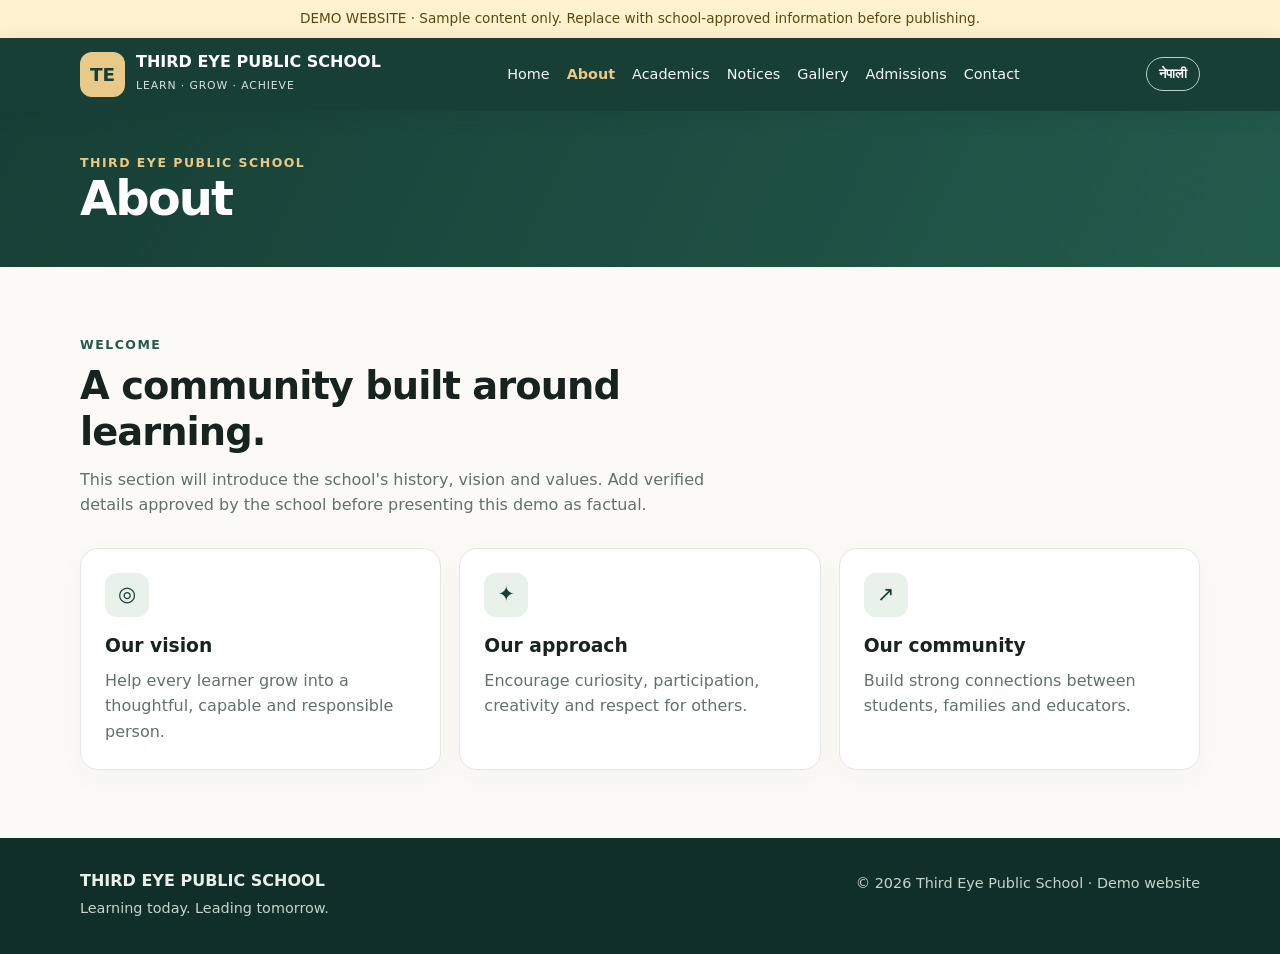
==== about.html @ f0811cdf "Add files via upload" ====
<!doctype html><html lang="en"><head><meta charset="utf-8"><meta name="viewport" content="width=device-width, initial-scale=1"><meta name="description" content="Bilingual demo website for Third Eye Public School."><title>About | Third Eye Public School</title><style>
    :root{--green:#173f35;--green2:#235b4b;--gold:#e8c987;--ink:#17231f;--muted:#63716b;--paper:#fbfaf6;--white:#fff;--line:#e4e8e2}
    *{box-sizing:border-box} html{scroll-behavior:smooth} body{margin:0;font-family:system-ui,-apple-system,"Noto Sans Devanagari",sans-serif;color:var(--ink);background:var(--paper);line-height:1.6}
    a{color:inherit} .wrap{width:min(1120px,92%);margin:auto}
    .demo{background:#fff2cf;color:#5e4611;text-align:center;padding:8px 12px;font-size:.85rem}
    header{background:var(--green);color:white;position:sticky;top:0;z-index:5;box-shadow:0 4px 20px #102c251f}
    .nav{display:flex;align-items:center;justify-content:space-between;gap:18px;padding:14px 0}
    .brand{display:flex;align-items:center;gap:11px;text-decoration:none;min-width:0}.crest{display:grid;place-items:center;width:45px;height:45px;border-radius:12px;background:var(--gold);color:var(--green);font-weight:900;font-size:1.15rem}
    .brand strong{display:block;font-size:1rem;line-height:1.2}.brand small{color:#d6e3dc;letter-spacing:.08em;font-size:.68rem}
    nav{display:flex;align-items:center;gap:17px}nav a{text-decoration:none;font-size:.9rem;color:#f4f7f5}nav a:hover{color:var(--gold)}
    .lang{border:1px solid #b8d0c5;border-radius:999px;background:transparent;color:white;padding:8px 12px;font-weight:700;cursor:pointer}
    .hero{background:linear-gradient(115deg,#173f35 0%,#235b4b 65%,#2d6b56 100%);color:white;overflow:hidden}
    .hero-grid{display:grid;grid-template-columns:1.05fr .95fr;gap:38px;align-items:center;padding:76px 0}
    .eyebrow{color:var(--gold);font-weight:800;letter-spacing:.12em;text-transform:uppercase;font-size:.78rem}
    h1{font-size:clamp(2.4rem,5vw,4.5rem);line-height:1.08;letter-spacing:-.04em;margin:13px 0 18px;max-width:680px}
    .hero p{color:#e1ebe6;font-size:1.08rem;max-width:550px}
    .actions{display:flex;gap:12px;flex-wrap:wrap;margin-top:27px}.btn{display:inline-block;padding:12px 18px;border-radius:10px;text-decoration:none;font-weight:750;border:1px solid transparent}
    .btn.gold{background:var(--gold);color:var(--green)}.btn.outline{border-color:#b7cec4;color:white}
    .hero-art{min-height:300px;border:1px solid #ffffff35;border-radius:28px;background:linear-gradient(145deg,#ffffff13,#ffffff04);padding:22px;display:flex;align-items:end;position:relative;overflow:hidden}
    .sun{position:absolute;width:155px;height:155px;border-radius:50%;background:var(--gold);right:35px;top:30px;opacity:.95}
    .hill{position:absolute;bottom:-80px;width:120%;height:210px;border-radius:50% 50% 0 0;background:#2f765d;left:-10%;transform:rotate(-8deg)}
    .hill.two{background:#204f43;bottom:-125px;left:15%;transform:rotate(10deg)}
    .art-label{position:relative;z-index:1;background:#12382fdd;padding:16px 18px;border-radius:14px;max-width:270px}.art-label strong{display:block;color:var(--gold);font-size:1.05rem}
    section{padding:68px 0}.section-head{max-width:650px;margin-bottom:30px}.section-head .eyebrow{color:var(--green2)}h2{font-size:clamp(1.8rem,3vw,2.6rem);line-height:1.2;margin:8px 0 12px;letter-spacing:-.025em}.lead{color:var(--muted);margin:0}
    .cards{display:grid;grid-template-columns:repeat(3,1fr);gap:18px}.card{background:white;border:1px solid var(--line);border-radius:18px;padding:24px;box-shadow:0 8px 28px #173f3508}.card .icon{width:44px;height:44px;display:grid;place-items:center;border-radius:12px;background:#e9f1eb;color:var(--green);font-size:1.3rem}.card h3{margin:14px 0 7px}.card p{color:var(--muted);margin:0}
    .soft{background:#f0f3ed}.notice-list{display:grid;gap:12px}.notice{display:flex;gap:17px;align-items:start;background:white;border:1px solid var(--line);border-radius:14px;padding:18px}.date{min-width:58px;text-align:center;background:#f7edda;color:#6c4d10;border-radius:10px;padding:7px;font-size:.72rem;font-weight:800}.date b{display:block;font-size:1.2rem}.notice h3{margin:0 0 3px;font-size:1.03rem}.notice p{margin:0;color:var(--muted);font-size:.93rem}
    .gallery{display:grid;grid-template-columns:1.2fr 1fr 1fr;gap:14px}.photo{min-height:190px;border-radius:18px;background:linear-gradient(135deg,#d9e6d9,#9eb9a6);padding:18px;display:flex;align-items:end;color:#173f35;font-weight:800;border:1px solid #d2dfd3}.photo:nth-child(2){background:linear-gradient(135deg,#f1dfb7,#d9b879)}.photo:nth-child(3){background:linear-gradient(135deg,#d5e5ec,#9bbfca)}.photo:nth-child(4){background:linear-gradient(135deg,#e6d8e8,#bba2c6)}.photo:nth-child(5){background:linear-gradient(135deg,#d7e8cf,#9cbd87)}.photo:nth-child(6){background:linear-gradient(135deg,#f2d9cf,#d8a995)}
    .admissions{background:var(--green);color:white;border-radius:24px;padding:35px;display:flex;justify-content:space-between;align-items:center;gap:25px}.admissions p{color:#dbe7e0;max-width:650px;margin-bottom:0}
    .contact-grid{display:grid;grid-template-columns:1fr 1fr;gap:24px}.contact-panel{background:white;border:1px solid var(--line);border-radius:18px;padding:24px}.contact-row{padding:13px 0;border-bottom:1px solid var(--line)}.contact-row:last-child{border-bottom:0}.contact-row small{display:block;color:var(--muted)}
    footer{background:#102f28;color:#e8f0eb;padding:30px 0}.footer-row{display:flex;justify-content:space-between;gap:20px;flex-wrap:wrap}footer p{margin:4px 0;color:#c4d5cc;font-size:.9rem}
    .small-note{font-size:.82rem;color:var(--muted);margin-top:16px}
    @media(max-width:850px){.nav{flex-wrap:wrap}.nav nav{order:3;width:100%;overflow-x:auto;padding:5px 0 2px;gap:16px}.nav nav a{white-space:nowrap}.hero-grid{grid-template-columns:1fr;padding:52px 0}.hero-art{min-height:250px}.cards{grid-template-columns:1fr 1fr}.gallery{grid-template-columns:1fr 1fr}.contact-grid{grid-template-columns:1fr}}
    @media(max-width:520px){section{padding:48px 0}.cards{grid-template-columns:1fr}.gallery{grid-template-columns:1fr 1fr;gap:9px}.photo{min-height:145px;padding:12px;font-size:.88rem}.admissions{padding:25px;align-items:start;flex-direction:column}.brand strong{font-size:.9rem}.hero p{font-size:1rem}}
  
.page-intro{background:linear-gradient(115deg,#173f35,#235b4b);color:white;padding:42px 0}.page-intro h1{font-size:clamp(2rem,4vw,3rem);margin:0}.active-link{color:var(--gold)!important;font-weight:800}@media(max-width:850px){.nav nav{order:3;width:100%;overflow-x:auto;padding:5px 0 2px;gap:16px}.nav nav a{white-space:nowrap}}</style></head><body><div class="demo" data-en="DEMO WEBSITE · Sample content only. Replace with school-approved information before publishing." data-ne="डेमो वेबसाइट · नमुना सामग्री मात्र। प्रकाशित गर्नुअघि विद्यालयबाट स्वीकृत जानकारी राख्नुहोस्।">DEMO WEBSITE · Sample content only. Replace with school-approved information before publishing.</div><header><div class="wrap nav"><a class="brand" href="index.html" aria-label="Third Eye Public School home"><span class="crest">TE</span><span><strong data-en="THIRD EYE PUBLIC SCHOOL" data-ne="थर्ड आई पब्लिक स्कूल">THIRD EYE PUBLIC SCHOOL</strong><small data-en="LEARN · GROW · ACHIEVE" data-ne="सिकौँ · बढौँ · सफल बनौँ">LEARN · GROW · ACHIEVE</small></span></a><nav aria-label="Main navigation"><a href="index.html" data-en="Home" data-ne="गृहपृष्ठ">Home</a><a href="about.html" class="active-link" data-en="About" data-ne="हाम्रो बारेमा">About</a><a href="academics.html" data-en="Academics" data-ne="शैक्षिक कार्यक्रम">Academics</a><a href="notices.html" data-en="Notices" data-ne="सूचना">Notices</a><a href="gallery.html" data-en="Gallery" data-ne="ग्यालरी">Gallery</a><a href="admissions.html" data-en="Admissions" data-ne="भर्ना">Admissions</a><a href="contact.html" data-en="Contact" data-ne="सम्पर्क">Contact</a></nav><button class="lang" id="languageToggle" type="button" aria-label="Switch language">नेपाली</button></div></header><main><section class="page-intro"><div class="wrap"><div class="eyebrow">THIRD EYE PUBLIC SCHOOL</div><h1>About</h1></div></section><section id="about">
<div class="wrap">
<div class="section-head"><div class="eyebrow" data-en="Welcome" data-ne="स्वागत छ">Welcome</div><h2 data-en="A community built around learning." data-ne="सिकाइमा केन्द्रित समुदाय।">A community built around learning.</h2><p class="lead" data-en="This section will introduce the school's history, vision and values. Add verified details approved by the school before presenting this demo as factual." data-ne="यस भागमा विद्यालयको इतिहास, दृष्टिकोण र मूल्यहरू राखिनेछ। वास्तविक जानकारीका रूपमा प्रस्तुत गर्नुअघि विद्यालयबाट प्रमाणित विवरण राख्नुहोस्।">This section will introduce the school's history, vision and values. Add verified details approved by the school before presenting this demo as factual.</p></div>
<div class="cards">
<article class="card"><div class="icon">◎</div><h3 data-en="Our vision" data-ne="हाम्रो दृष्टिकोण">Our vision</h3><p data-en="Help every learner grow into a thoughtful, capable and responsible person." data-ne="हरेक विद्यार्थीलाई विचारशील, सक्षम र जिम्मेवार व्यक्ति बन्न सहयोग गर्नु।">Help every learner grow into a thoughtful, capable and responsible person.</p></article>
<article class="card"><div class="icon">✦</div><h3 data-en="Our approach" data-ne="हाम्रो सिकाइ पद्धति">Our approach</h3><p data-en="Encourage curiosity, participation, creativity and respect for others." data-ne="जिज्ञासा, सहभागिता, सिर्जनशीलता र अरूप्रतिको सम्मानलाई प्रोत्साहन गर्नु।">Encourage curiosity, participation, creativity and respect for others.</p></article>
<article class="card"><div class="icon">↗</div><h3 data-en="Our community" data-ne="हाम्रो समुदाय">Our community</h3><p data-en="Build strong connections between students, families and educators." data-ne="विद्यार्थी, परिवार र शिक्षकबीच बलियो सम्बन्ध निर्माण गर्नु।">Build strong connections between students, families and educators.</p></article>
</div>
</div>
</section></main><footer><div class="wrap footer-row"><div><strong>THIRD EYE PUBLIC SCHOOL</strong><p data-en="Learning today. Leading tomorrow." data-ne="आज सिकौँ, भोलि नेतृत्व गरौँ।">Learning today. Leading tomorrow.</p></div><p>© <span id="year"></span> Third Eye Public School · <span data-en="Demo website" data-ne="डेमो वेबसाइट">Demo website</span></p></div></footer><script>const toggle=document.getElementById('languageToggle');let language='en';function setLanguage(next){language=next;document.documentElement.lang=next;document.querySelectorAll('[data-en][data-ne]').forEach(el=>{el.textContent=el.dataset[next]});toggle.textContent=next==='en'?'नेपाली':'English';toggle.setAttribute('aria-label',next==='en'?'Switch to Nepali':'Switch to English');}toggle.addEventListener('click',()=>setLanguage(language==='en'?'ne':'en'));document.getElementById('year').textContent=new Date().getFullYear();</script></body></html>
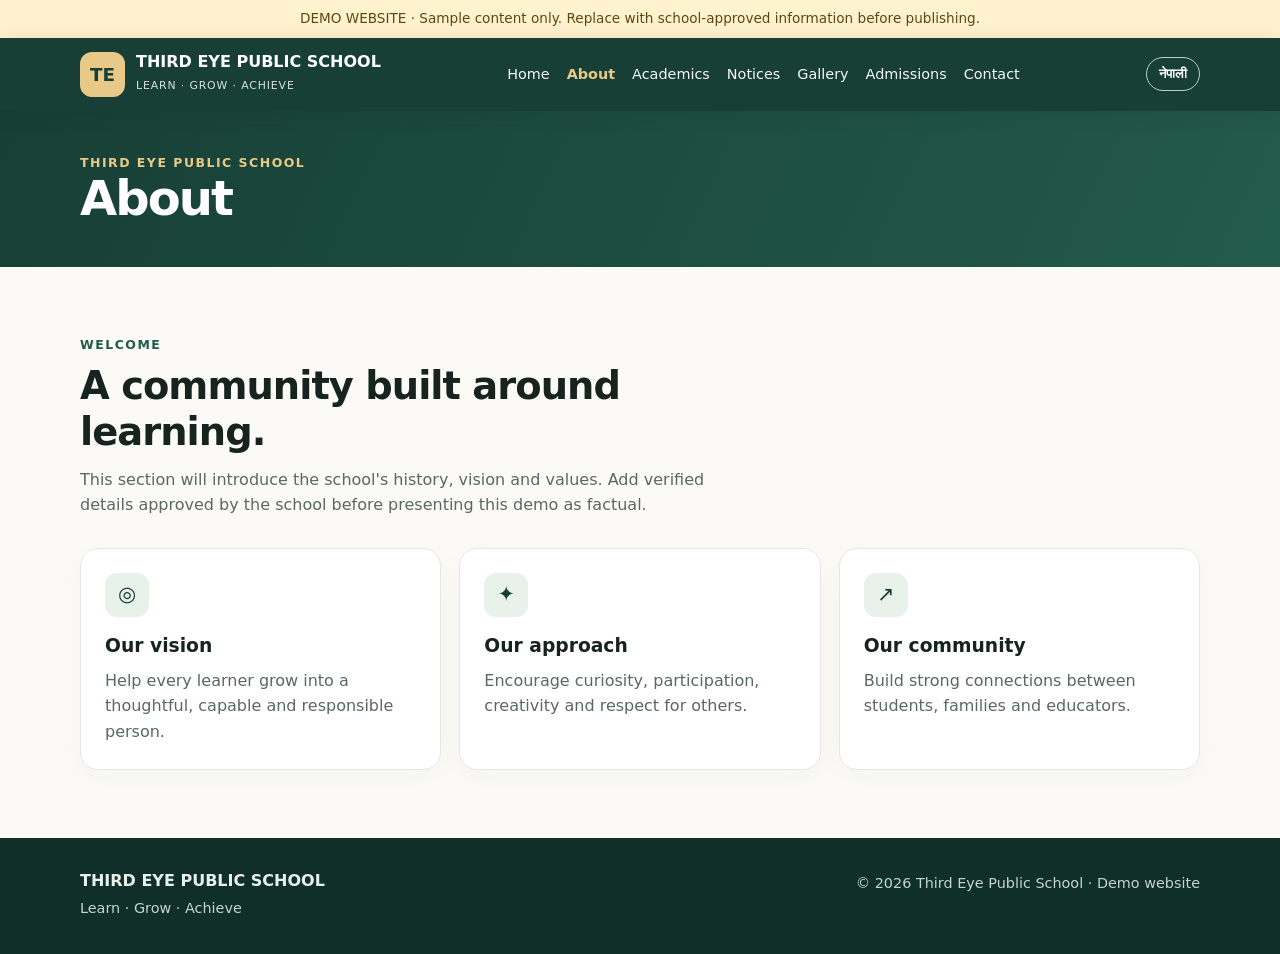
==== commit c9b10b70: "Add files via upload" ====
--- a/about.html
+++ b/about.html
@@ -1,44 +1,28 @@
-<!doctype html><html lang="en"><head><meta charset="utf-8"><meta name="viewport" content="width=device-width, initial-scale=1"><meta name="description" content="Bilingual demo website for Third Eye Public School."><title>About | Third Eye Public School</title><style>
-    :root{--green:#173f35;--green2:#235b4b;--gold:#e8c987;--ink:#17231f;--muted:#63716b;--paper:#fbfaf6;--white:#fff;--line:#e4e8e2}
-    *{box-sizing:border-box} html{scroll-behavior:smooth} body{margin:0;font-family:system-ui,-apple-system,"Noto Sans Devanagari",sans-serif;color:var(--ink);background:var(--paper);line-height:1.6}
-    a{color:inherit} .wrap{width:min(1120px,92%);margin:auto}
-    .demo{background:#fff2cf;color:#5e4611;text-align:center;padding:8px 12px;font-size:.85rem}
-    header{background:var(--green);color:white;position:sticky;top:0;z-index:5;box-shadow:0 4px 20px #102c251f}
-    .nav{display:flex;align-items:center;justify-content:space-between;gap:18px;padding:14px 0}
-    .brand{display:flex;align-items:center;gap:11px;text-decoration:none;min-width:0}.crest{display:grid;place-items:center;width:45px;height:45px;border-radius:12px;background:var(--gold);color:var(--green);font-weight:900;font-size:1.15rem}
-    .brand strong{display:block;font-size:1rem;line-height:1.2}.brand small{color:#d6e3dc;letter-spacing:.08em;font-size:.68rem}
-    nav{display:flex;align-items:center;gap:17px}nav a{text-decoration:none;font-size:.9rem;color:#f4f7f5}nav a:hover{color:var(--gold)}
-    .lang{border:1px solid #b8d0c5;border-radius:999px;background:transparent;color:white;padding:8px 12px;font-weight:700;cursor:pointer}
-    .hero{background:linear-gradient(115deg,#173f35 0%,#235b4b 65%,#2d6b56 100%);color:white;overflow:hidden}
-    .hero-grid{display:grid;grid-template-columns:1.05fr .95fr;gap:38px;align-items:center;padding:76px 0}
-    .eyebrow{color:var(--gold);font-weight:800;letter-spacing:.12em;text-transform:uppercase;font-size:.78rem}
-    h1{font-size:clamp(2.4rem,5vw,4.5rem);line-height:1.08;letter-spacing:-.04em;margin:13px 0 18px;max-width:680px}
-    .hero p{color:#e1ebe6;font-size:1.08rem;max-width:550px}
-    .actions{display:flex;gap:12px;flex-wrap:wrap;margin-top:27px}.btn{display:inline-block;padding:12px 18px;border-radius:10px;text-decoration:none;font-weight:750;border:1px solid transparent}
-    .btn.gold{background:var(--gold);color:var(--green)}.btn.outline{border-color:#b7cec4;color:white}
-    .hero-art{min-height:300px;border:1px solid #ffffff35;border-radius:28px;background:linear-gradient(145deg,#ffffff13,#ffffff04);padding:22px;display:flex;align-items:end;position:relative;overflow:hidden}
-    .sun{position:absolute;width:155px;height:155px;border-radius:50%;background:var(--gold);right:35px;top:30px;opacity:.95}
-    .hill{position:absolute;bottom:-80px;width:120%;height:210px;border-radius:50% 50% 0 0;background:#2f765d;left:-10%;transform:rotate(-8deg)}
-    .hill.two{background:#204f43;bottom:-125px;left:15%;transform:rotate(10deg)}
-    .art-label{position:relative;z-index:1;background:#12382fdd;padding:16px 18px;border-radius:14px;max-width:270px}.art-label strong{display:block;color:var(--gold);font-size:1.05rem}
-    section{padding:68px 0}.section-head{max-width:650px;margin-bottom:30px}.section-head .eyebrow{color:var(--green2)}h2{font-size:clamp(1.8rem,3vw,2.6rem);line-height:1.2;margin:8px 0 12px;letter-spacing:-.025em}.lead{color:var(--muted);margin:0}
-    .cards{display:grid;grid-template-columns:repeat(3,1fr);gap:18px}.card{background:white;border:1px solid var(--line);border-radius:18px;padding:24px;box-shadow:0 8px 28px #173f3508}.card .icon{width:44px;height:44px;display:grid;place-items:center;border-radius:12px;background:#e9f1eb;color:var(--green);font-size:1.3rem}.card h3{margin:14px 0 7px}.card p{color:var(--muted);margin:0}
-    .soft{background:#f0f3ed}.notice-list{display:grid;gap:12px}.notice{display:flex;gap:17px;align-items:start;background:white;border:1px solid var(--line);border-radius:14px;padding:18px}.date{min-width:58px;text-align:center;background:#f7edda;color:#6c4d10;border-radius:10px;padding:7px;font-size:.72rem;font-weight:800}.date b{display:block;font-size:1.2rem}.notice h3{margin:0 0 3px;font-size:1.03rem}.notice p{margin:0;color:var(--muted);font-size:.93rem}
-    .gallery{display:grid;grid-template-columns:1.2fr 1fr 1fr;gap:14px}.photo{min-height:190px;border-radius:18px;background:linear-gradient(135deg,#d9e6d9,#9eb9a6);padding:18px;display:flex;align-items:end;color:#173f35;font-weight:800;border:1px solid #d2dfd3}.photo:nth-child(2){background:linear-gradient(135deg,#f1dfb7,#d9b879)}.photo:nth-child(3){background:linear-gradient(135deg,#d5e5ec,#9bbfca)}.photo:nth-child(4){background:linear-gradient(135deg,#e6d8e8,#bba2c6)}.photo:nth-child(5){background:linear-gradient(135deg,#d7e8cf,#9cbd87)}.photo:nth-child(6){background:linear-gradient(135deg,#f2d9cf,#d8a995)}
-    .admissions{background:var(--green);color:white;border-radius:24px;padding:35px;display:flex;justify-content:space-between;align-items:center;gap:25px}.admissions p{color:#dbe7e0;max-width:650px;margin-bottom:0}
-    .contact-grid{display:grid;grid-template-columns:1fr 1fr;gap:24px}.contact-panel{background:white;border:1px solid var(--line);border-radius:18px;padding:24px}.contact-row{padding:13px 0;border-bottom:1px solid var(--line)}.contact-row:last-child{border-bottom:0}.contact-row small{display:block;color:var(--muted)}
-    footer{background:#102f28;color:#e8f0eb;padding:30px 0}.footer-row{display:flex;justify-content:space-between;gap:20px;flex-wrap:wrap}footer p{margin:4px 0;color:#c4d5cc;font-size:.9rem}
-    .small-note{font-size:.82rem;color:var(--muted);margin-top:16px}
-    @media(max-width:850px){.nav{flex-wrap:wrap}.nav nav{order:3;width:100%;overflow-x:auto;padding:5px 0 2px;gap:16px}.nav nav a{white-space:nowrap}.hero-grid{grid-template-columns:1fr;padding:52px 0}.hero-art{min-height:250px}.cards{grid-template-columns:1fr 1fr}.gallery{grid-template-columns:1fr 1fr}.contact-grid{grid-template-columns:1fr}}
-    @media(max-width:520px){section{padding:48px 0}.cards{grid-template-columns:1fr}.gallery{grid-template-columns:1fr 1fr;gap:9px}.photo{min-height:145px;padding:12px;font-size:.88rem}.admissions{padding:25px;align-items:start;flex-direction:column}.brand strong{font-size:.9rem}.hero p{font-size:1rem}}
-  
-.page-intro{background:linear-gradient(115deg,#173f35,#235b4b);color:white;padding:42px 0}.page-intro h1{font-size:clamp(2rem,4vw,3rem);margin:0}.active-link{color:var(--gold)!important;font-weight:800}@media(max-width:850px){.nav nav{order:3;width:100%;overflow-x:auto;padding:5px 0 2px;gap:16px}.nav nav a{white-space:nowrap}}</style></head><body><div class="demo" data-en="DEMO WEBSITE · Sample content only. Replace with school-approved information before publishing." data-ne="डेमो वेबसाइट · नमुना सामग्री मात्र। प्रकाशित गर्नुअघि विद्यालयबाट स्वीकृत जानकारी राख्नुहोस्।">DEMO WEBSITE · Sample content only. Replace with school-approved information before publishing.</div><header><div class="wrap nav"><a class="brand" href="index.html" aria-label="Third Eye Public School home"><span class="crest">TE</span><span><strong data-en="THIRD EYE PUBLIC SCHOOL" data-ne="थर्ड आई पब्लिक स्कूल">THIRD EYE PUBLIC SCHOOL</strong><small data-en="LEARN · GROW · ACHIEVE" data-ne="सिकौँ · बढौँ · सफल बनौँ">LEARN · GROW · ACHIEVE</small></span></a><nav aria-label="Main navigation"><a href="index.html" data-en="Home" data-ne="गृहपृष्ठ">Home</a><a href="about.html" class="active-link" data-en="About" data-ne="हाम्रो बारेमा">About</a><a href="academics.html" data-en="Academics" data-ne="शैक्षिक कार्यक्रम">Academics</a><a href="notices.html" data-en="Notices" data-ne="सूचना">Notices</a><a href="gallery.html" data-en="Gallery" data-ne="ग्यालरी">Gallery</a><a href="admissions.html" data-en="Admissions" data-ne="भर्ना">Admissions</a><a href="contact.html" data-en="Contact" data-ne="सम्पर्क">Contact</a></nav><button class="lang" id="languageToggle" type="button" aria-label="Switch language">नेपाली</button></div></header><main><section class="page-intro"><div class="wrap"><div class="eyebrow">THIRD EYE PUBLIC SCHOOL</div><h1>About</h1></div></section><section id="about">
-<div class="wrap">
-<div class="section-head"><div class="eyebrow" data-en="Welcome" data-ne="स्वागत छ">Welcome</div><h2 data-en="A community built around learning." data-ne="सिकाइमा केन्द्रित समुदाय।">A community built around learning.</h2><p class="lead" data-en="This section will introduce the school's history, vision and values. Add verified details approved by the school before presenting this demo as factual." data-ne="यस भागमा विद्यालयको इतिहास, दृष्टिकोण र मूल्यहरू राखिनेछ। वास्तविक जानकारीका रूपमा प्रस्तुत गर्नुअघि विद्यालयबाट प्रमाणित विवरण राख्नुहोस्।">This section will introduce the school's history, vision and values. Add verified details approved by the school before presenting this demo as factual.</p></div>
-<div class="cards">
-<article class="card"><div class="icon">◎</div><h3 data-en="Our vision" data-ne="हाम्रो दृष्टिकोण">Our vision</h3><p data-en="Help every learner grow into a thoughtful, capable and responsible person." data-ne="हरेक विद्यार्थीलाई विचारशील, सक्षम र जिम्मेवार व्यक्ति बन्न सहयोग गर्नु।">Help every learner grow into a thoughtful, capable and responsible person.</p></article>
-<article class="card"><div class="icon">✦</div><h3 data-en="Our approach" data-ne="हाम्रो सिकाइ पद्धति">Our approach</h3><p data-en="Encourage curiosity, participation, creativity and respect for others." data-ne="जिज्ञासा, सहभागिता, सिर्जनशीलता र अरूप्रतिको सम्मानलाई प्रोत्साहन गर्नु।">Encourage curiosity, participation, creativity and respect for others.</p></article>
-<article class="card"><div class="icon">↗</div><h3 data-en="Our community" data-ne="हाम्रो समुदाय">Our community</h3><p data-en="Build strong connections between students, families and educators." data-ne="विद्यार्थी, परिवार र शिक्षकबीच बलियो सम्बन्ध निर्माण गर्नु।">Build strong connections between students, families and educators.</p></article>
-</div>
-</div>
-</section></main><footer><div class="wrap footer-row"><div><strong>THIRD EYE PUBLIC SCHOOL</strong><p data-en="Learning today. Leading tomorrow." data-ne="आज सिकौँ, भोलि नेतृत्व गरौँ।">Learning today. Leading tomorrow.</p></div><p>© <span id="year"></span> Third Eye Public School · <span data-en="Demo website" data-ne="डेमो वेबसाइट">Demo website</span></p></div></footer><script>const toggle=document.getElementById('languageToggle');let language='en';function setLanguage(next){language=next;document.documentElement.lang=next;document.querySelectorAll('[data-en][data-ne]').forEach(el=>{el.textContent=el.dataset[next]});toggle.textContent=next==='en'?'नेपाली':'English';toggle.setAttribute('aria-label',next==='en'?'Switch to Nepali':'Switch to English');}toggle.addEventListener('click',()=>setLanguage(language==='en'?'ne':'en'));document.getElementById('year').textContent=new Date().getFullYear();</script></body></html>+<!doctype html>
+<html lang="en">
+<head>
+<meta charset="utf-8">
+<meta name="viewport" content="width=device-width, initial-scale=1">
+<title>About | Third Eye Public School</title>
+<meta name="description" content="About Third Eye Public School: vision, approach and community (demo content).">
+<meta property="og:title" content="About | Third Eye Public School">
+<meta property="og:description" content="About Third Eye Public School: vision, approach and community (demo content).">
+<meta property="og:type" content="website">
+<link rel="icon" href="favicon.svg" type="image/svg+xml">
+<link rel="stylesheet" href="style.css">
+</head>
+<body data-title-en="About | Third Eye Public School" data-title-ne="हाम्रो बारेमा | थर्ड आई पब्लिक स्कूल">
+<a class="skip" href="#main" data-en="Skip to content" data-ne="सामग्रीमा जानुहोस्">Skip to content</a>
+<div class="demo" data-en="DEMO WEBSITE · Sample content only. Replace with school-approved information before publishing." data-ne="डेमो वेबसाइट · नमुना सामग्री मात्र। प्रकाशित गर्नुअघि विद्यालयबाट स्वीकृत जानकारी राख्नुहोस्।">DEMO WEBSITE · Sample content only. Replace with school-approved information before publishing.</div>
+<header><div class="wrap nav">
+<a class="brand" href="index.html" aria-label="Third Eye Public School home" data-aria-en="Third Eye Public School home" data-aria-ne="थर्ड आई पब्लिक स्कूल गृहपृष्ठ"><span class="crest" aria-hidden="true">TE</span><span><strong data-en="THIRD EYE PUBLIC SCHOOL" data-ne="थर्ड आई पब्लिक स्कूल">THIRD EYE PUBLIC SCHOOL</strong><small data-en="LEARN · GROW · ACHIEVE" data-ne="सिकौँ · बढौँ · सफल बनौँ">LEARN · GROW · ACHIEVE</small></span></a>
+<nav aria-label="Main navigation" data-aria-en="Main navigation" data-aria-ne="मुख्य नेभिगेसन"><a href="index.html" data-en="Home" data-ne="गृहपृष्ठ">Home</a><a href="about.html" class="active-link" aria-current="page" data-en="About" data-ne="हाम्रो बारेमा">About</a><a href="academics.html" data-en="Academics" data-ne="शैक्षिक कार्यक्रम">Academics</a><a href="notices.html" data-en="Notices" data-ne="सूचना">Notices</a><a href="gallery.html" data-en="Gallery" data-ne="ग्यालरी">Gallery</a><a href="admissions.html" data-en="Admissions" data-ne="भर्ना">Admissions</a><a href="contact.html" data-en="Contact" data-ne="सम्पर्क">Contact</a></nav>
+<button class="lang" id="languageToggle" type="button" aria-label="Switch to Nepali">नेपाली</button>
+</div></header>
+<main id="main"><section class="page-intro"><div class="wrap"><div class="eyebrow" data-en="THIRD EYE PUBLIC SCHOOL" data-ne="थर्ड आई पब्लिक स्कूल">THIRD EYE PUBLIC SCHOOL</div><h1 data-en="About" data-ne="हाम्रो बारेमा">About</h1></div></section>
+<section><div class="wrap"><div class="section-head"><div class="eyebrow" data-en="Welcome" data-ne="स्वागत छ">Welcome</div><h2 data-en="A community built around learning." data-ne="सिकाइमा केन्द्रित समुदाय।">A community built around learning.</h2><p class="lead" data-en="This section will introduce the school&#x27;s history, vision and values. Add verified details approved by the school before presenting this demo as factual." data-ne="यस भागमा विद्यालयको इतिहास, दृष्टिकोण र मूल्यहरू राखिनेछ। वास्तविक जानकारीका रूपमा प्रस्तुत गर्नुअघि विद्यालयबाट प्रमाणित विवरण राख्नुहोस्।">This section will introduce the school&#x27;s history, vision and values. Add verified details approved by the school before presenting this demo as factual.</p></div><div class="cards"><article class="card"><div class="icon" aria-hidden="true">◎</div><h3 data-en="Our vision" data-ne="हाम्रो दृष्टिकोण">Our vision</h3><p data-en="Help every learner grow into a thoughtful, capable and responsible person." data-ne="हरेक विद्यार्थीलाई विचारशील, सक्षम र जिम्मेवार व्यक्ति बन्न सहयोग गर्नु।">Help every learner grow into a thoughtful, capable and responsible person.</p></article><article class="card"><div class="icon" aria-hidden="true">✦</div><h3 data-en="Our approach" data-ne="हाम्रो सिकाइ पद्धति">Our approach</h3><p data-en="Encourage curiosity, participation, creativity and respect for others." data-ne="जिज्ञासा, सहभागिता, सिर्जनशीलता र अरूप्रतिको सम्मानलाई प्रोत्साहन गर्नु।">Encourage curiosity, participation, creativity and respect for others.</p></article><article class="card"><div class="icon" aria-hidden="true">↗</div><h3 data-en="Our community" data-ne="हाम्रो समुदाय">Our community</h3><p data-en="Build strong connections between students, families and educators." data-ne="विद्यार्थी, परिवार र शिक्षकबीच बलियो सम्बन्ध निर्माण गर्नु।">Build strong connections between students, families and educators.</p></article></div></div></section>
+</main>
+<footer><div class="wrap footer-row"><div><strong data-en="THIRD EYE PUBLIC SCHOOL" data-ne="थर्ड आई पब्लिक स्कूल">THIRD EYE PUBLIC SCHOOL</strong><p data-en="Learn · Grow · Achieve" data-ne="सिकौँ · बढौँ · सफल बनौँ">Learn · Grow · Achieve</p></div><p>© <span id="year">2026</span> Third Eye Public School · <span data-en="Demo website" data-ne="डेमो वेबसाइट">Demo website</span></p></div></footer>
+<script src="app.js"></script>
+</body>
+</html>
--- a/style.css
+++ b/style.css
@@ -0,0 +1,94 @@
+:root{--green:#173f35;--green2:#235b4b;--gold:#e8c987;--ink:#17231f;--muted:#5a6862;--paper:#fbfaf6;--white:#fff;--line:#e4e8e2}
+*{box-sizing:border-box}
+html{scroll-behavior:smooth}
+@media(prefers-reduced-motion:reduce){html{scroll-behavior:auto}}
+body{margin:0;font-family:system-ui,-apple-system,"Noto Sans Devanagari",sans-serif;color:var(--ink);background:var(--paper);line-height:1.6}
+a{color:inherit}
+:focus-visible{outline:3px solid var(--gold);outline-offset:3px}
+.skip{position:absolute;left:-999px;top:0;background:var(--gold);color:var(--green);padding:10px 14px;z-index:20;font-weight:700}
+.skip:focus{left:8px;top:8px}
+.wrap{width:min(1120px,92%);margin:auto}
+.demo{background:#fff2cf;color:#5e4611;text-align:center;padding:8px 12px;font-size:.85rem}
+header{background:var(--green);color:white;position:sticky;top:0;z-index:5;box-shadow:0 4px 20px #102c251f}
+.nav{display:flex;align-items:center;justify-content:space-between;gap:18px;padding:14px 0}
+.brand{display:flex;align-items:center;gap:11px;text-decoration:none;min-width:0}
+.crest{display:grid;place-items:center;width:45px;height:45px;border-radius:12px;background:var(--gold);color:var(--green);font-weight:900;font-size:1.15rem}
+.brand strong{display:block;font-size:1rem;line-height:1.2}
+.brand small{color:#d6e3dc;letter-spacing:.08em;font-size:.68rem}
+nav{display:flex;align-items:center;gap:17px}
+nav a{text-decoration:none;font-size:.9rem;color:#f4f7f5}
+nav a:hover{color:var(--gold)}
+.active-link{color:var(--gold)!important;font-weight:800}
+.lang{border:1px solid #b8d0c5;border-radius:999px;background:transparent;color:white;padding:8px 12px;font-weight:700;cursor:pointer}
+.hero{background:linear-gradient(115deg,#173f35 0%,#235b4b 65%,#2d6b56 100%);color:white;overflow:hidden}
+.hero-grid{display:grid;grid-template-columns:1.05fr .95fr;gap:38px;align-items:center;padding:76px 0}
+.eyebrow{color:var(--gold);font-weight:800;letter-spacing:.12em;text-transform:uppercase;font-size:.78rem}
+h1{font-size:clamp(2.4rem,5vw,4.5rem);line-height:1.08;letter-spacing:-.04em;margin:13px 0 18px;max-width:680px}
+.hero p{color:#e1ebe6;font-size:1.08rem;max-width:550px}
+.actions{display:flex;gap:12px;flex-wrap:wrap;margin-top:27px}
+.btn{display:inline-block;padding:12px 18px;border-radius:10px;text-decoration:none;font-weight:750;border:1px solid transparent}
+.btn.gold{background:var(--gold);color:var(--green)}
+.btn.outline{border-color:#b7cec4;color:white}
+.hero-art{min-height:300px;border:1px solid #ffffff35;border-radius:28px;background:linear-gradient(145deg,#ffffff13,#ffffff04);padding:22px;display:flex;align-items:end;position:relative;overflow:hidden}
+.sun{position:absolute;width:155px;height:155px;border-radius:50%;background:var(--gold);right:35px;top:30px;opacity:.95}
+.hill{position:absolute;bottom:-80px;width:120%;height:210px;border-radius:50% 50% 0 0;background:#2f765d;left:-10%;transform:rotate(-8deg)}
+.hill.two{background:#204f43;bottom:-125px;left:15%;transform:rotate(10deg)}
+.art-label{position:relative;z-index:1;background:#12382fdd;padding:16px 18px;border-radius:14px;max-width:270px}
+.art-label strong{display:block;color:var(--gold);font-size:1.05rem}
+.page-intro{background:linear-gradient(115deg,#173f35,#235b4b);color:white;padding:42px 0}
+.page-intro h1{font-size:clamp(2rem,4vw,3rem);margin:0}
+section{padding:68px 0}
+.section-head{max-width:650px;margin-bottom:30px}
+.section-head .eyebrow{color:var(--green2)}
+h2{font-size:clamp(1.8rem,3vw,2.6rem);line-height:1.2;margin:8px 0 12px;letter-spacing:-.025em}
+.lead{color:var(--muted);margin:0}
+.cards{display:grid;grid-template-columns:repeat(3,1fr);gap:18px}
+.card{background:white;border:1px solid var(--line);border-radius:18px;padding:24px;box-shadow:0 8px 28px #173f3508}
+.card .icon{width:44px;height:44px;display:grid;place-items:center;border-radius:12px;background:#e9f1eb;color:var(--green);font-size:1.3rem}
+.card h3{margin:14px 0 7px}
+.card p{color:var(--muted);margin:0}
+.soft{background:#f0f3ed}
+.notice-list{display:grid;gap:12px}
+.notice{display:flex;gap:17px;align-items:start;background:white;border:1px solid var(--line);border-radius:14px;padding:18px}
+.date{min-width:64px;text-align:center;background:#f7edda;color:#6c4d10;border-radius:10px;padding:7px;font-size:.72rem;font-weight:800}
+.date b{display:block;font-size:1.2rem}
+.notice h3{margin:0 0 3px;font-size:1.03rem}
+.notice p{margin:0;color:var(--muted);font-size:.93rem}
+.gallery{display:grid;grid-template-columns:1.2fr 1fr 1fr;gap:14px}
+.photo{min-height:190px;border-radius:18px;background:linear-gradient(135deg,#d9e6d9,#9eb9a6);padding:18px;display:flex;align-items:end;color:#173f35;font-weight:800;border:1px solid #d2dfd3}
+.photo:nth-child(2){background:linear-gradient(135deg,#f1dfb7,#d9b879)}
+.photo:nth-child(3){background:linear-gradient(135deg,#d5e5ec,#9bbfca)}
+.photo:nth-child(4){background:linear-gradient(135deg,#e6d8e8,#bba2c6)}
+.photo:nth-child(5){background:linear-gradient(135deg,#d7e8cf,#9cbd87)}
+.photo:nth-child(6){background:linear-gradient(135deg,#f2d9cf,#d8a995)}
+.admissions{background:var(--green);color:white;border-radius:24px;padding:35px;display:flex;justify-content:space-between;align-items:center;gap:25px}
+.admissions p{color:#dbe7e0;max-width:650px;margin-bottom:0}
+.admissions .eyebrow{color:var(--gold)}
+.contact-grid{display:grid;grid-template-columns:1fr 1fr;gap:24px}
+.contact-panel{background:white;border:1px solid var(--line);border-radius:18px;padding:24px}
+.contact-row{padding:13px 0;border-bottom:1px solid var(--line)}
+.contact-row:last-child{border-bottom:0}
+.contact-row small{display:block;color:var(--muted)}
+footer{background:#102f28;color:#e8f0eb;padding:30px 0}
+.footer-row{display:flex;justify-content:space-between;gap:20px;flex-wrap:wrap}
+footer p{margin:4px 0;color:#c4d5cc;font-size:.9rem}
+.small-note{font-size:.82rem;color:var(--muted);margin-top:16px}
+@media(max-width:850px){
+  .nav{flex-wrap:wrap}
+  .nav nav{order:3;width:100%;overflow-x:auto;padding:5px 0 2px;gap:16px}
+  .nav nav a{white-space:nowrap}
+  .hero-grid{grid-template-columns:1fr;padding:52px 0}
+  .hero-art{min-height:250px}
+  .cards{grid-template-columns:1fr 1fr}
+  .gallery{grid-template-columns:1fr 1fr}
+  .contact-grid{grid-template-columns:1fr}
+}
+@media(max-width:520px){
+  section{padding:48px 0}
+  .cards{grid-template-columns:1fr}
+  .gallery{gap:9px}
+  .photo{min-height:145px;padding:12px;font-size:.88rem}
+  .admissions{padding:25px;align-items:start;flex-direction:column}
+  .brand strong{font-size:.9rem}
+  .hero p{font-size:1rem}
+}
